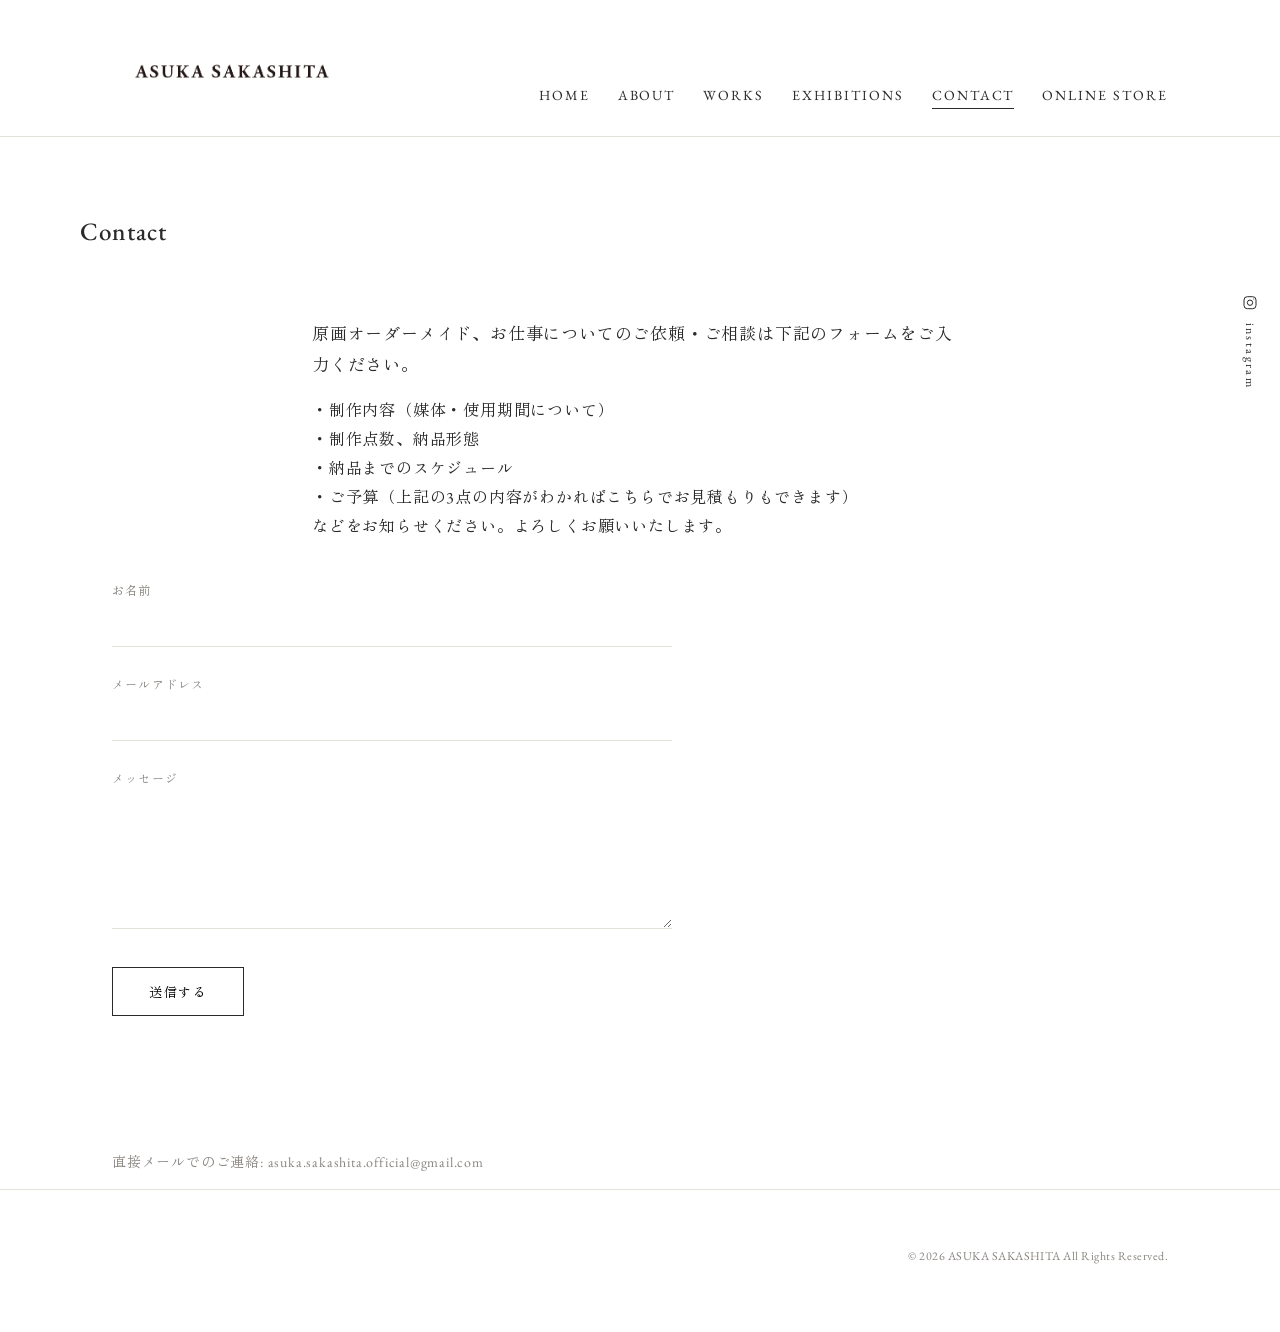
==== contact.html @ 5e45d61c "Initial site build: HOME, ABOUT, WORKS, EXHIBITIONS, CONTACT Co-Authored-By: Claude Sonnet 5 <norepl" ====
<!doctype html>
<html lang="ja">
<head>
<meta charset="utf-8">
<meta name="viewport" content="width=device-width, initial-scale=1">
<title>Contact — ASUKA SAKASHITA</title>
<link rel="stylesheet" href="style.css">
</head>
<body>

<header class="site-header">
  <div class="wrap">
    <a href="index.html" class="logo"><img src="images/logo/logo.png" alt="Asuka Sakashita"></a>
    <button class="nav-toggle" aria-label="メニューを開く" aria-expanded="false">
      <span></span><span></span><span></span>
    </button>
    <nav class="main-nav">
      <ul>
        <li><a href="index.html">Home</a></li>
        <li><a href="about.html">About</a></li>
        <li><a href="works.html">Works</a></li>
        <li><a href="exhibitions.html">Exhibitions</a></li>
        <li><a href="contact.html" class="active">Contact</a></li>
        <li><a href="https://asukastore.theshop.jp/" target="_blank" rel="noopener">Online Store</a></li>
      </ul>
    </nav>
  </div>
</header>
<a class="fixed-instagram" href="https://www.instagram.com/asukasakashita_art/" target="_blank" rel="noopener"><svg viewBox="0 0 24 24" fill="none" stroke="currentColor" stroke-width="1.5"><rect x="3" y="3" width="18" height="18" rx="5"/><circle cx="12" cy="12" r="4"/><circle cx="17.5" cy="6.5" r="0.8" fill="currentColor" stroke="none"/></svg><span>instagram</span></a>

<div class="wrap page-head">
  <h1 class="section-title">Contact</h1>
</div>

<div class="wrap text-page" style="padding-bottom:24px;">
  <p class="lede">
    原画オーダーメイド、お仕事についてのご依頼・ご相談は下記のフォームをご入力ください。
  </p>
  <p>
    ・制作内容（媒体・使用期間について）<br>
    ・制作点数、納品形態<br>
    ・納品までのスケジュール<br>
    ・ご予算（上記の3点の内容がわかればこちらでお見積もりもできます）<br>
    などをお知らせください。よろしくお願いいたします。
  </p>
</div>

<div class="wrap">
  <form class="contact-form" name="contact" method="POST" data-netlify="true">
    <input type="hidden" name="form-name" value="contact">

    <div class="field">
      <label for="name">お名前</label>
      <input type="text" id="name" name="name" required>
    </div>

    <div class="field">
      <label for="email">メールアドレス</label>
      <input type="email" id="email" name="email" required>
    </div>

    <div class="field">
      <label for="message">メッセージ</label>
      <textarea id="message" name="message" rows="6" required></textarea>
    </div>

    <button type="submit" class="submit-btn">送信する</button>
  </form>

  <p style="color:var(--muted);font-size:14px;">
    直接メールでのご連絡: <a href="mailto:asuka.sakashita.official@gmail.com">asuka.sakashita.official@gmail.com</a>
  </p>
</div>

<footer class="site-footer">
  <div class="wrap">
    <span>&copy; 2026 ASUKA SAKASHITA All Rights Reserved.</span>
  </div>
</footer>

<script src="nav.js" defer></script>
</body>
</html>
---- style.css ----
@import url('https://fonts.googleapis.com/css2?family=EB+Garamond:ital,wght@0,400;0,500;0,600;1,400&family=Zen+Old+Mincho:wght@400;600&display=swap');

:root {
  --ink: #2a2a2a;
  --paper: #ffffff;
  --line: #e4e1db;
  --muted: #8a8580;
}

* { box-sizing: border-box; }

html, body {
  margin: 0;
  padding: 0;
  background: var(--paper);
  color: var(--ink);
  font-family: 'EB Garamond', 'Zen Old Mincho', serif;
  font-size: 16px;
  letter-spacing: 0.05em;
  line-height: 1.8;
}

a { color: inherit; text-decoration: none; }
img { display: block; max-width: 100%; }

.wrap {
  max-width: 1120px;
  margin: 0 auto;
  padding: 0 32px;
}

/* header */
header.site-header {
  padding: 40px 0 28px;
  border-bottom: 1px solid var(--line);
}

.site-header .wrap {
  display: flex;
  align-items: baseline;
  justify-content: space-between;
  flex-wrap: wrap;
  gap: 16px;
}

.logo {
  font-size: 22px;
  letter-spacing: 0.12em;
  font-style: italic;
  font-weight: 500;
}

.logo img {
  display: block;
  height: 60px;
  width: auto;
}

nav.main-nav ul {
  list-style: none;
  display: flex;
  gap: 28px;
  margin: 0;
  padding: 0;
  font-size: 14px;
  letter-spacing: 0.14em;
  text-transform: uppercase;
}

nav.main-nav a { border-bottom: 1px solid transparent; padding-bottom: 4px; }
nav.main-nav a:hover, nav.main-nav a.active { border-bottom-color: var(--ink); }

/* mobile nav toggle (hamburger) */
.nav-toggle {
  display: none;
  flex-direction: column;
  justify-content: center;
  gap: 5px;
  width: 32px;
  height: 32px;
  border: none;
  background: none;
  padding: 0;
  cursor: pointer;
}

.nav-toggle span {
  display: block;
  width: 100%;
  height: 1px;
  background: var(--ink);
}

/* hero */
.hero {
  position: relative;
  aspect-ratio: 3 / 2;
  margin: 48px 88px 88px;
  background: url('images/home/hero.jpg') center / contain no-repeat;
  text-align: left;
}

.hero .wrap {
  position: relative;
  z-index: 1;
}

/* section titles */
.section-title {
  font-size: 25px;
  font-weight: 500;
  letter-spacing: 0.04em;
  margin: 0 0 8px;
}

.section-lede {
  color: var(--muted);
  margin: 0 0 56px;
}

.page-head {
  padding: 72px 0 40px;
}

/* news list on HOME */
.news-list {
  border-top: 1px solid var(--line);
}

.news-item {
  display: grid;
  grid-template-columns: 140px 1fr;
  gap: 24px;
  padding: 28px 0;
  border-bottom: 1px solid var(--line);
}

.news-item time { color: var(--muted); font-size: 14px; }

/* category tiles (WORKS top) */
.tile-grid {
  display: grid;
  grid-template-columns: 1fr 1fr;
  gap: 48px;
  padding-bottom: 96px;
}

.tile {
  display: block;
}

.tile img {
  width: 100%;
  aspect-ratio: 1 / 1;
  object-fit: cover;
  margin-bottom: 20px;
  background: #eee;
}

.tile h3 {
  font-size: 15px;
  font-weight: 500;
  letter-spacing: 0.08em;
  margin: 0;
  text-align: center;
}

/* gallery grid (works / exhibitions list) */
.gallery-grid {
  display: grid;
  grid-template-columns: repeat(3, 1fr);
  gap: 48px 32px;
  padding-bottom: 96px;
}

.gallery-card img {
  width: 100%;
  aspect-ratio: 1 / 1;
  object-fit: cover;
  margin-bottom: 16px;
  background: #eee;
}

.gallery-card .card-title {
  font-size: 16px;
  margin: 0 0 4px;
}

.gallery-card .card-meta {
  font-size: 13px;
  color: var(--muted);
  margin: 0;
}

/* detail page */
.detail {
  padding: 8px 0 120px;
}

.detail-title {
  font-size: 23px;
  font-weight: 500;
  margin: 0 0 48px;
  letter-spacing: 0.04em;
}

.detail-image {
  margin-bottom: 48px;
}

.detail-image img {
  width: 100%;
}

.detail-text {
  max-width: 680px;
  margin: 0 auto 64px;
}

.detail-text .lang-label {
  font-size: 11px;
  letter-spacing: 0.16em;
  color: var(--muted);
  text-transform: uppercase;
  margin: 0 0 12px;
}

.detail-text.jp {
  font-family: 'Zen Old Mincho', serif;
  writing-mode: horizontal-tb;
}

.detail-text p {
  margin: 0 0 20px;
}

.detail-meta {
  max-width: 680px;
  margin: 0 auto 64px;
  padding: 24px 0;
  border-top: 1px solid var(--line);
  border-bottom: 1px solid var(--line);
  font-size: 14px;
  color: var(--muted);
  display: grid;
  grid-template-columns: 120px 1fr;
  row-gap: 8px;
}

.other-photos {
  display: grid;
  grid-template-columns: repeat(2, 1fr);
  gap: 24px;
}

/* about / contact text pages */
.text-page {
  max-width: 720px;
  padding-bottom: 120px;
}

.text-page h2 {
  font-size: 15px;
  font-weight: 500;
  margin: 48px 0 16px;
}

.text-page .lede {
  font-size: 17px;
}

.timeline {
  border-top: 1px solid var(--line);
}

.timeline-item {
  display: grid;
  grid-template-columns: 80px 1fr;
  gap: 24px;
  padding: 20px 0;
  border-bottom: 1px solid var(--line);
  align-items: start;
}

.timeline-year {
  font-weight: 600;
  letter-spacing: 0.04em;
}

.timeline-item p {
  margin: 0;
}

.profile-photo {
  max-width: 480px;
  margin: 0 auto 64px;
}

.profile-photo img {
  width: 100%;
}

/* contact form */
form.contact-form {
  max-width: 560px;
  padding-bottom: 120px;
}

.field {
  margin-bottom: 28px;
}

.field label {
  display: block;
  font-size: 12px;
  letter-spacing: 0.1em;
  text-transform: uppercase;
  color: var(--muted);
  margin-bottom: 8px;
}

.field input,
.field textarea {
  width: 100%;
  border: none;
  border-bottom: 1px solid var(--line);
  background: transparent;
  font-family: inherit;
  font-size: 15px;
  padding: 8px 2px;
}

.field input:focus,
.field textarea:focus {
  outline: none;
  border-bottom-color: var(--ink);
}

.submit-btn {
  border: 1px solid var(--ink);
  background: none;
  font-family: inherit;
  font-size: 13px;
  letter-spacing: 0.12em;
  text-transform: uppercase;
  padding: 14px 36px;
  cursor: pointer;
}

.submit-btn:hover { background: var(--ink); color: var(--paper); }

/* fixed instagram link (right edge, vertical, stays while scrolling) */
.fixed-instagram {
  position: fixed;
  top: 38%;
  right: 20px;
  transform: translateY(-50%);
  z-index: 60;
  writing-mode: vertical-rl;
  text-align: center;
  font-size: 12px;
  letter-spacing: 0.2em;
  text-transform: lowercase;
  color: var(--ink);
}

.fixed-instagram svg {
  writing-mode: horizontal-tb;
  display: inline-block;
  width: 16px;
  height: 16px;
  margin-block-end: 12px;
}

/* footer */
footer.site-footer {
  border-top: 1px solid var(--line);
  padding: 56px 0 64px;
}

footer.site-footer .wrap {
  display: flex;
  justify-content: flex-end;
}

footer.site-footer span {
  font-size: 12px;
  letter-spacing: 0.04em;
  color: var(--muted);
}

@media (max-width: 720px) {
  .tile-grid { grid-template-columns: 1fr; gap: 64px; }
  .gallery-grid { grid-template-columns: repeat(2, 1fr); gap: 32px 20px; }
  .news-item { grid-template-columns: 1fr; gap: 6px; }
  .detail-meta { grid-template-columns: 100px 1fr; }
  .other-photos { grid-template-columns: 1fr; }
  .hero h1 { font-size: 30px; }

  .site-header .wrap { position: relative; }

  .fixed-instagram { display: none; }

  .nav-toggle { display: flex; }

  .nav-toggle span { transition: transform 0.2s ease, opacity 0.2s ease; }
  .nav-toggle.open span:nth-child(1) { transform: translateY(6px) rotate(45deg); }
  .nav-toggle.open span:nth-child(2) { opacity: 0; }
  .nav-toggle.open span:nth-child(3) { transform: translateY(-6px) rotate(-45deg); }

  nav.main-nav {
    display: none;
    position: fixed;
    inset: 0;
    background: var(--paper);
    padding: 110px 32px 40px;
    z-index: 50;
    overflow-y: auto;
  }

  nav.main-nav.open { display: block; }

  nav.main-nav ul {
    flex-direction: column;
    gap: 28px;
    font-size: 19px;
  }
}
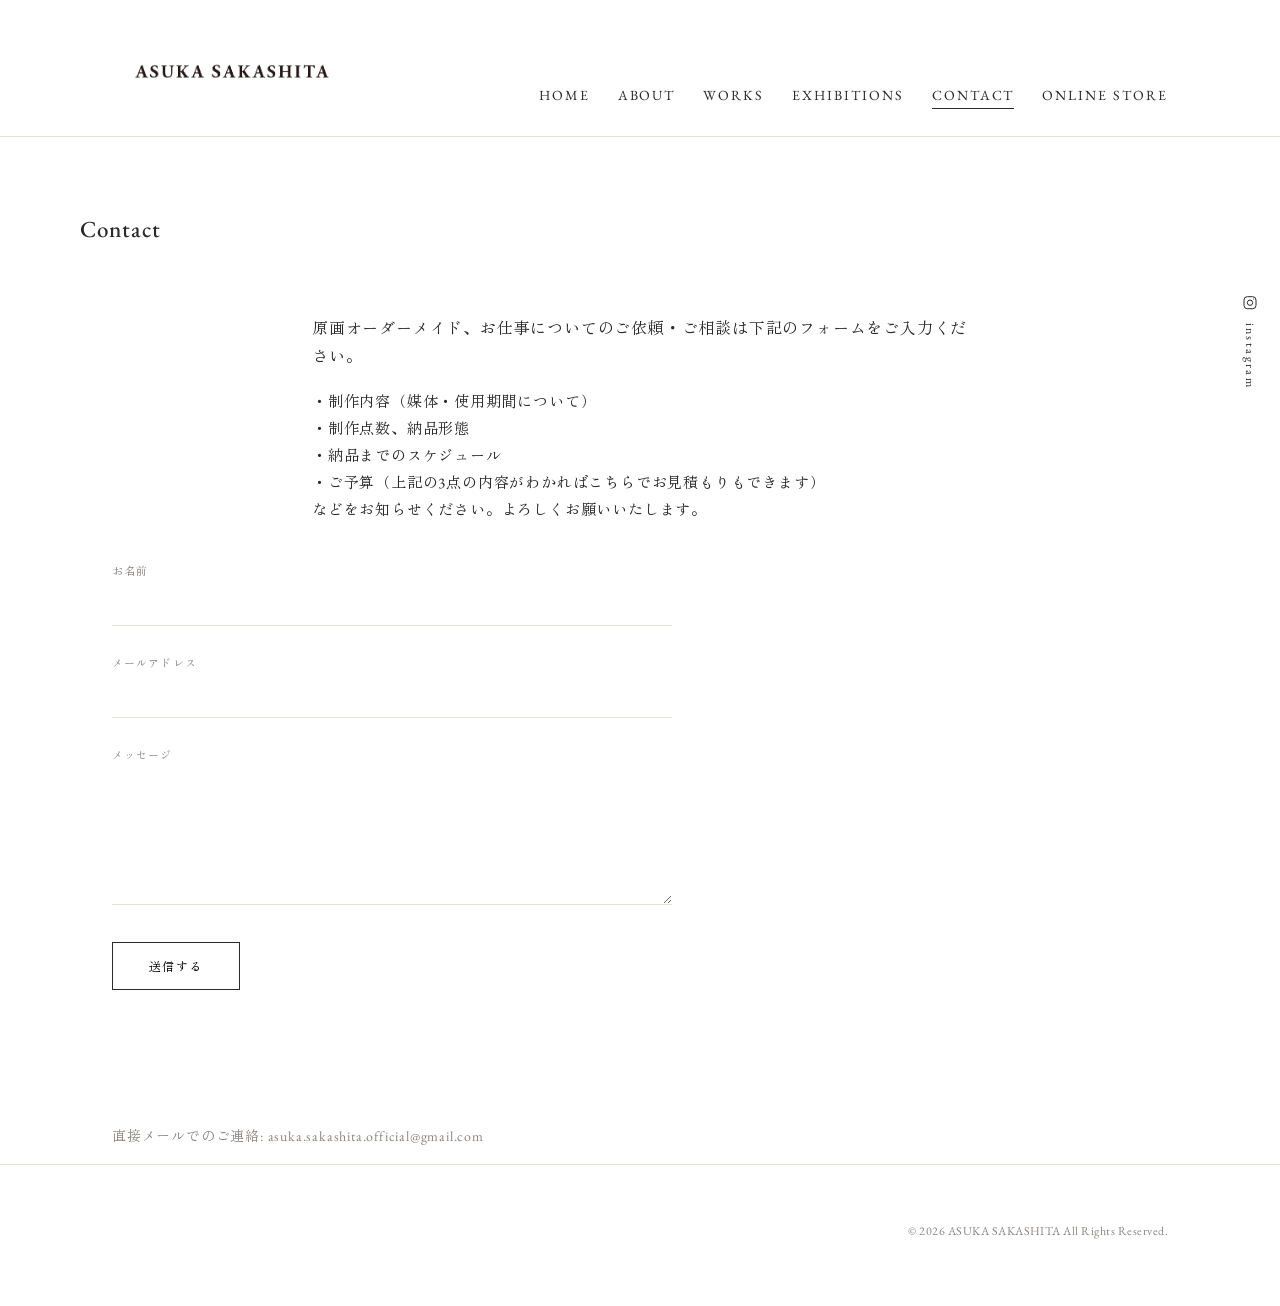
==== commit 3df5462a: "Update HOME hero image, handwriting overlay, alignment fixes Co-Authored-By: Claude Sonnet 5 <norepl" ====
--- a/contact.html
+++ b/contact.html
@@ -33,10 +33,10 @@
 </div>
 
 <div class="wrap text-page" style="padding-bottom:24px;">
-  <p class="lede">
+  <p class="lede" style="font-size:16px;">
     原画オーダーメイド、お仕事についてのご依頼・ご相談は下記のフォームをご入力ください。
   </p>
-  <p>
+  <p style="font-size:15px;">
     ・制作内容（媒体・使用期間について）<br>
     ・制作点数、納品形態<br>
     ・納品までのスケジュール<br>
--- a/style.css
+++ b/style.css
@@ -93,21 +93,42 @@
 
 /* hero */
 .hero {
+  margin: 48px 0 88px;
+}
+
+.hero-media {
   position: relative;
+}
+
+.hero-image {
+  display: block;
+  width: 100%;
   aspect-ratio: 3 / 2;
-  margin: 48px 88px 88px;
-  background: url('images/home/hero.jpg') center / contain no-repeat;
-  text-align: left;
-}
-
-.hero .wrap {
-  position: relative;
-  z-index: 1;
+  object-fit: cover;
+}
+
+.hero-handwriting {
+  position: absolute;
+  top: 16%;
+  right: 11%;
+  width: 220px;
+  z-index: 2;
+  clip-path: inset(0 100% 0 0);
+  filter: blur(1px);
+  animation: handwriting-reveal 1.6s linear forwards;
+  animation-delay: 0.6s;
+}
+
+@keyframes handwriting-reveal {
+  to {
+    clip-path: inset(0 0% 0 0);
+    filter: blur(0);
+  }
 }
 
 /* section titles */
 .section-title {
-  font-size: 25px;
+  font-size: 23px;
   font-weight: 500;
   letter-spacing: 0.04em;
   margin: 0 0 8px;
@@ -182,12 +203,12 @@
 }
 
 .gallery-card .card-title {
-  font-size: 16px;
+  font-size: 15px;
   margin: 0 0 4px;
 }
 
 .gallery-card .card-meta {
-  font-size: 13px;
+  font-size: 12px;
   color: var(--muted);
   margin: 0;
 }
@@ -217,6 +238,10 @@
   margin: 0 auto 64px;
 }
 
+.detail-text.en {
+  margin-bottom: 100px;
+}
+
 .detail-text .lang-label {
   font-size: 11px;
   letter-spacing: 0.16em;
@@ -228,6 +253,14 @@
 .detail-text.jp {
   font-family: 'Zen Old Mincho', serif;
   writing-mode: horizontal-tb;
+}
+
+.detail-text.jp .lede {
+  font-size: 16px;
+}
+
+.detail-text.jp p {
+  font-size: 15px;
 }
 
 .detail-text p {
@@ -240,7 +273,7 @@
   padding: 24px 0;
   border-top: 1px solid var(--line);
   border-bottom: 1px solid var(--line);
-  font-size: 14px;
+  font-size: 13px;
   color: var(--muted);
   display: grid;
   grid-template-columns: 120px 1fr;
@@ -256,6 +289,7 @@
 /* about / contact text pages */
 .text-page {
   max-width: 720px;
+  margin: 0 auto;
   padding-bottom: 120px;
 }
 
@@ -289,6 +323,7 @@
 
 .timeline-item p {
   margin: 0;
+  font-size: 15px;
 }
 
 .profile-photo {
@@ -312,7 +347,7 @@
 
 .field label {
   display: block;
-  font-size: 12px;
+  font-size: 11px;
   letter-spacing: 0.1em;
   text-transform: uppercase;
   color: var(--muted);
@@ -340,7 +375,7 @@
   border: 1px solid var(--ink);
   background: none;
   font-family: inherit;
-  font-size: 13px;
+  font-size: 12px;
   letter-spacing: 0.12em;
   text-transform: uppercase;
   padding: 14px 36px;
